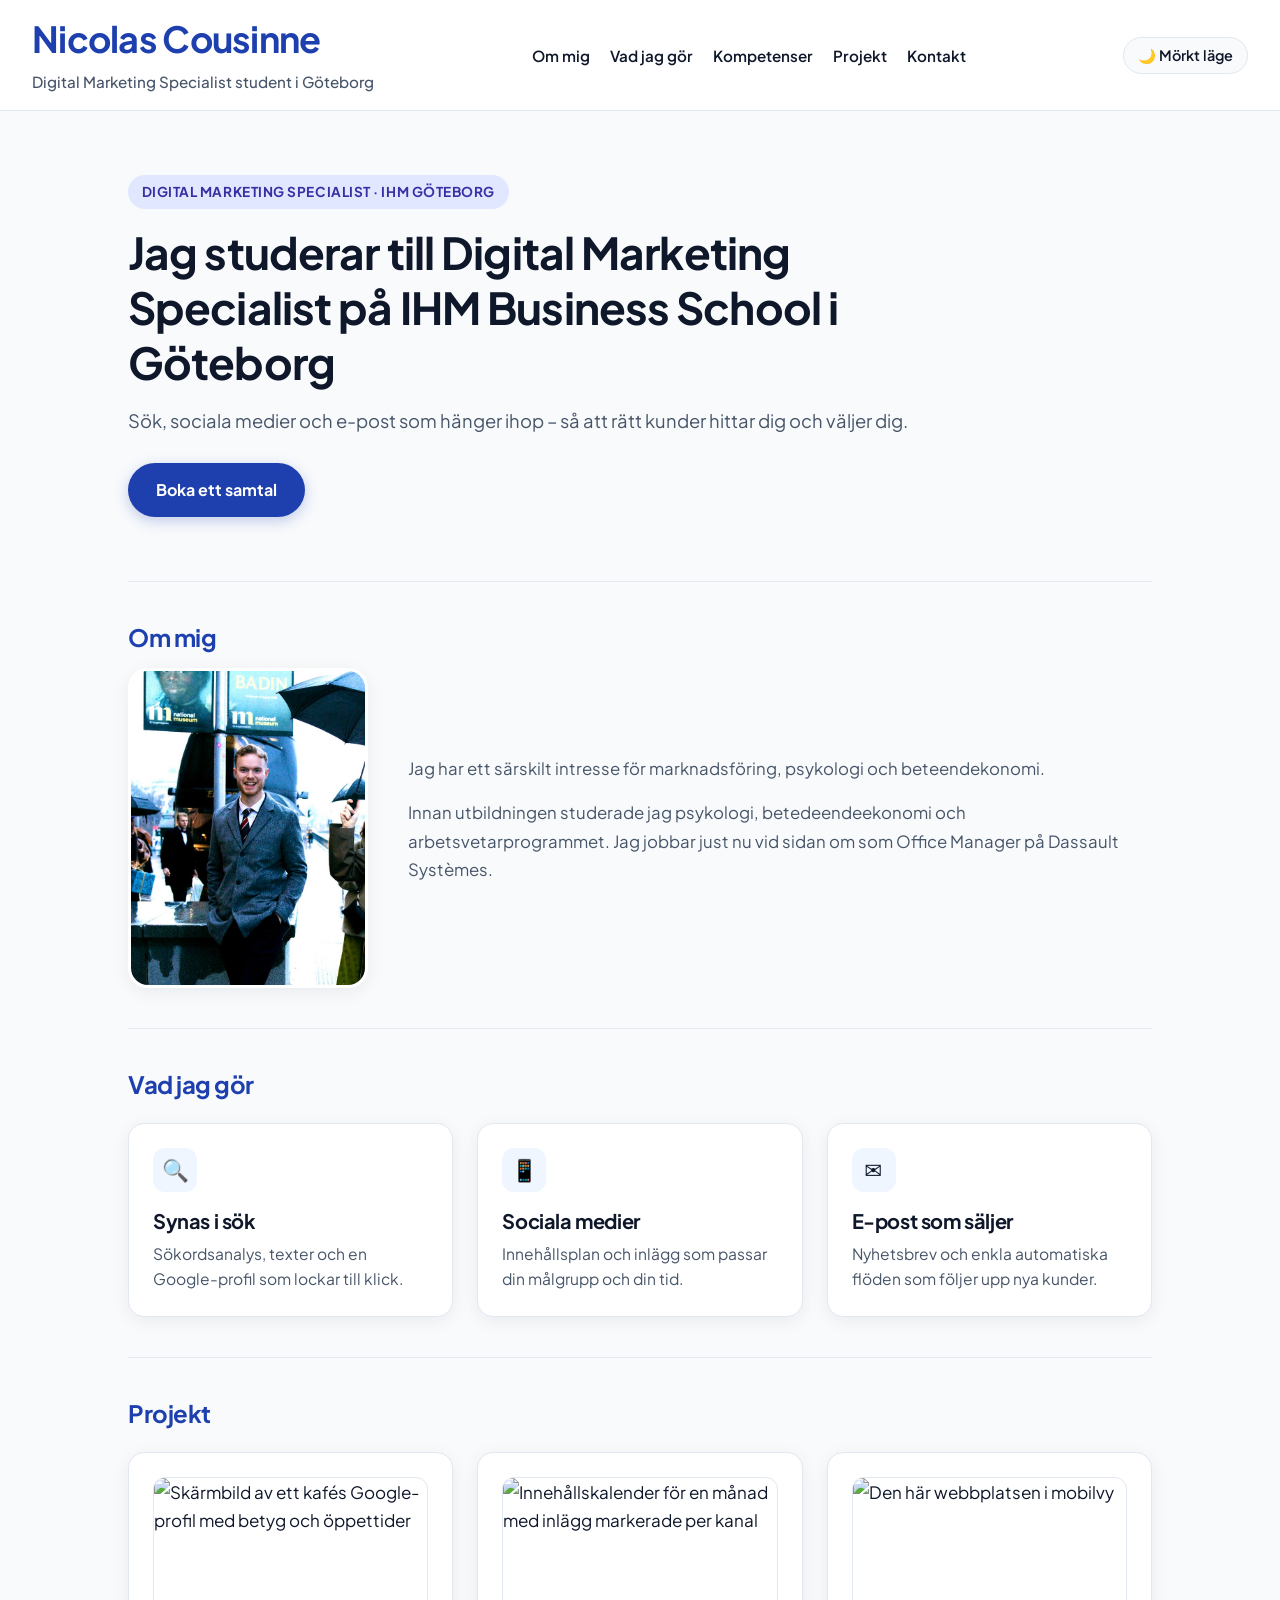
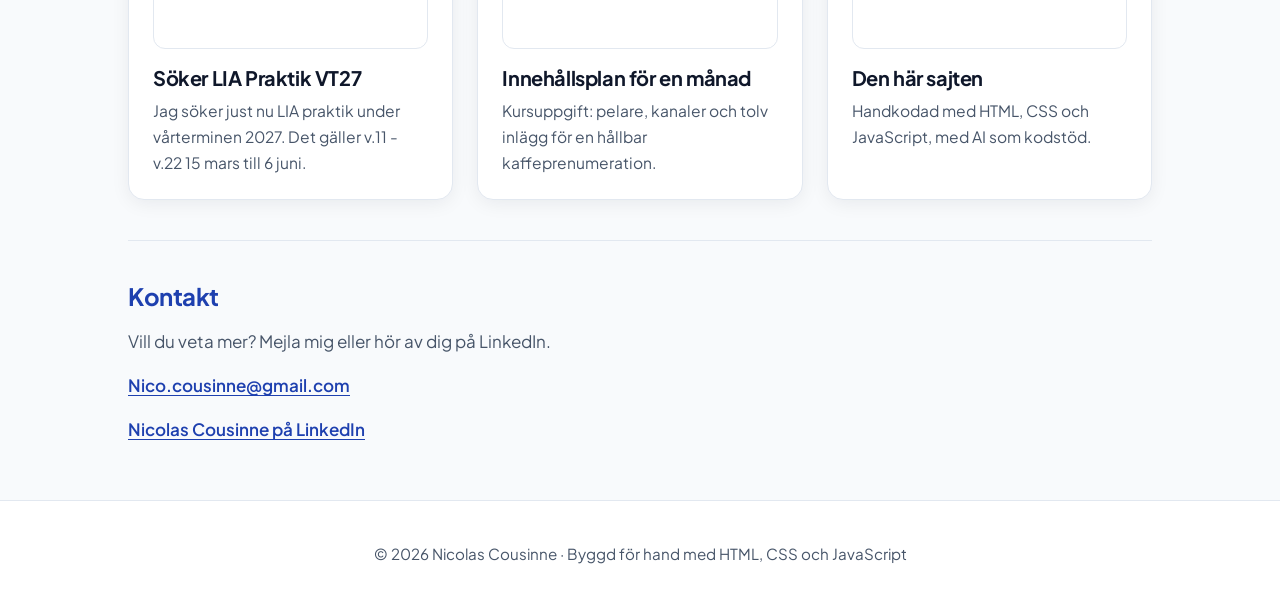
==== IHM Nicolas Cousinne/img/index.html @ e220a27b "Add files via upload" ====
<!DOCTYPE html>
<html lang="sv">

<head>
    <meta charset="UTF-8">
    <meta name="viewport" content="width=device-width, initial-scale=1.0">
    <title>Nicolas Cousinne · Digital Marketing Specialist</title>
    <!-- Google Fonts: Plus Jakarta Sans för modern och professionell typografi -->
    <link rel="preconnect" href="https://fonts.googleapis.com">
    <link rel="preconnect" href="https://fonts.gstatic.com" crossorigin>
    <link href="https://fonts.googleapis.com/css2?family=Plus+Jakarta+Sans:wght@400;500;600;700;800&display=swap"
        rel="stylesheet">
    <link rel="stylesheet" href="style.css">
</head>

<body>
    <header class="sidhuvud">
        <div class="sidhuvud-branding">
            <h1>Nicolas Cousinne</h1>
            <p class="roll">Digital Marketing Specialist student i Göteborg</p>
        </div>
        <nav aria-label="Huvudmeny">
            <ul>
                <li><a href="#om">Om mig</a></li>
                <li><a href="#tjanster">Vad jag gör</a></li>
                <li><a href="#kompetenser">Kompetenser</a></li>
                <li><a href="#projekt">Projekt</a></li>
                <li><a href="#kontakt">Kontakt</a></li>
            </ul>
        </nav>
        <button id="tema" class="tema-knapp" type="button" aria-label="Växla till mörkt läge">
            🌙 Mörkt läge
        </button>
    </header>

    <main>
        <section class="hero">
            <div class="hero-badge">Digital Marketing Specialist · IHM Göteborg</div>
            <h2>Jag studerar till Digital Marketing Specialist på IHM Business School i Göteborg</h2>
            <p>Sök, sociala medier och e-post som hänger ihop – så att rätt kunder hittar dig och väljer dig.</p>
            <a href="#kontakt" class="knapp">Boka ett samtal</a>
        </section>

        <section id="om">
            <h2>Om mig</h2>
            <div class="om-innehall">
                <img src="profil-nicolas.jpeg" alt="Nicolas Cousinne ler mot kameran när han går upp för trappor"
                    class="om-bild" width="280" height="373">
                <div class="om-text">
                    <p>Jag har ett särskilt intresse för marknadsföring, psykologi och beteendekonomi.</p>
                    <p>Innan utbildningen studerade jag psykologi, betedeendeekonomi och arbetsvetarprogrammet. Jag
                        jobbar just
                        nu vid sidan om som Office Manager på Dassault Systèmes.
                    </p>
                </div>
            </div>
        </section>

        <section id="tjanster">
            <h2>Vad jag gör</h2>
            <ul class="rutnat">
                <li class="kort">
                    <div class="kort-ikon" aria-hidden="true">🔍</div>
                    <h3>Synas i sök</h3>
                    <p>Sökordsanalys, texter och en Google-profil som lockar till klick.</p>
                </li>
                <li class="kort">
                    <div class="kort-ikon" aria-hidden="true">📱</div>
                    <h3>Sociala medier</h3>
                    <p>Innehållsplan och inlägg som passar din målgrupp och din tid.</p>
                </li>
                <li class="kort">
                    <div class="kort-ikon" aria-hidden="true">✉️</div>
                    <h3>E-post som säljer</h3>
                    <p>Nyhetsbrev och enkla automatiska flöden som följer upp nya kunder.</p>
                </li>
            </ul>
        </section>

        <section id="projekt">
            <h2>Projekt</h2>
            <div class="rutnat">
                <article class="kort">
                    <img src="img/projekt-1.jpg" alt="Skärmbild av ett kafés Google-profil med betyg och öppettider"
                        width="600" height="400">
                    <h3>Söker LIA Praktik VT27</h3>
                    <p>Jag söker just nu LIA praktik under vårterminen 2027. Det gäller v.11 - v.22 15 mars till 6 juni.
                    </p>
                </article>
                <article class="kort">
                    <img src="img/projekt-2.jpg" alt="Innehållskalender för en månad med inlägg markerade per kanal"
                        width="600" height="400">
                    <h3>Innehållsplan för en månad</h3>
                    <p>Kursuppgift: pelare, kanaler och tolv inlägg för en hållbar kaffeprenumeration.</p>
                </article>
                <article class="kort">
                    <img src="img/projekt-3.jpg" alt="Den här webbplatsen i mobilvy" width="600" height="400">
                    <h3>Den här sajten</h3>
                    <p>Handkodad med HTML, CSS och JavaScript, med AI som kodstöd.</p>
                </article>
            </div>
        </section>

        <section id="kontakt">
            <h2>Kontakt</h2>
            <p>Vill du veta mer? Mejla mig eller hör av dig på LinkedIn.</p>
            <p><a href="mailto:Nico.cousinne@gmail.com">Nico.cousinne@gmail.com</a></p>
            <p><a href="https://www.linkedin.com/in/nicolas-cousinne-8398451b2/?lipi=urn%3Ali%3Apage%3Ad_flagship3_profile_view_base_contact_details%3BxeozzIzlSh2UUmeXI5rTnw%3D%3D"
                    target="_blank" rel="noopener">Nicolas Cousinne på LinkedIn</a></p>
        </section>
    </main>

    <footer>
        <p>© 2026 Nicolas Cousinne · Byggd för hand med HTML, CSS och JavaScript</p>
    </footer>

    <script src="script.js"></script>
</body>

</html>
---- IHM Nicolas Cousinne/img/style.css ----
/* ==========================================================================
   1 · Box-modellen: bredden gäller hela lådan (inklusive padding och border)
   ========================================================================== */
*,
*::before,
*::after {
    box-sizing: border-box;
}

/* ==========================================================================
   2 · Varumärket som variabler (Färger, typografi och mått för ljust läge)
   ========================================================================== */
:root {
    /* Färger – Ljust läge (Alla färger uppfyller WCAG AA med minst 4,5:1 kontrast) */
    --text: #0f172a;               /* Djup skifferblå för rubriker och skarp brödtext (kontrast > 15:1) */
    --text-dampad: #475569;        /* Mjukare sekundärtext för beskrivningar (kontrast 5,9:1) */
    --yta: #f8fafc;                /* Bakgrund: mjuk, modern off-white */
    --yta-2: #ffffff;              /* Bakgrund för kort, sidhuvud och vitriner */
    --yta-accent: #eff6ff;         /* Ljusblå bakgrund för ikoner och badges */
    --primar: #1e40af;             /* Djup marinblå: signalerar trovärdighet och expertis */
    --primar-hover: #1d4ed8;       /* Något ljusare blå vid muspekare */
    --accent: #1e40af;             /* Accentfärg för primära knappar */
    --accent-hover: #1d4ed8;       /* Hover-färg för knappar */
    --accent-text: #ffffff;        /* Vit text på accentknapp (kontrast 8,4:1) */
    --badge-bg: #e0e7ff;           /* Bakgrund för utbildnings-badge */
    --badge-text: #3730a3;         /* Textfärg för badge (kontrast 7,5:1) */
    --kant: #e2e8f0;               /* Diskret linjefärg för ramar och avgränsare */
    --fokus: #2563eb;              /* Tydlig fokusram för tangentbordsnavigering */
    --skugga: 0 4px 20px -2px rgba(15, 23, 42, 0.08); /* Mjuk skugga för djup */
    --skugga-hover: 0 12px 30px -4px rgba(15, 23, 42, 0.14); /* Skugga när muspekaren hålls över */

    /* Typografi och avstånd */
    --font-huvud: "Plus Jakarta Sans", system-ui, -apple-system, sans-serif;
    --luft: 1rem;                  /* Grundmått för avstånd och marginaler */
    --radie: 16px;                 /* Rundning på kort och bilder */
    --radie-knapp: 9999px;         /* Helt rundade hörn på knappar */
}

/* ==========================================================================
   3 · Grundstil (Mobil-först: typsnitt, textflöde och responsiva bilder)
   ========================================================================== */
html {
    scroll-behavior: smooth;
}

body {
    margin: 0;
    font-family: var(--font-huvud);
    font-size: 1.0625rem;
    line-height: 1.65;
    color: var(--text);
    background-color: var(--yta);
    overflow-x: hidden;
    transition: background-color 0.3s ease, color 0.3s ease;
}

h1,
h2,
h3 {
    font-family: var(--font-huvud);
    color: var(--primar);
    line-height: 1.25;
    letter-spacing: -0.02em;
    font-weight: 700;
    margin-top: 0;
}

h1 {
    font-size: 1.75rem;
    margin-bottom: 0.25rem;
}

h2 {
    font-size: 1.5rem;
    margin-bottom: 1rem;
}

h3 {
    font-size: 1.25rem;
    margin-bottom: 0.5rem;
}

p {
    max-width: 65ch;
    margin-top: 0;
    margin-bottom: 1rem;
    color: var(--text-dampad);
}

a {
    color: var(--primar);
    text-underline-offset: 3px;
    transition: color 0.2s ease;
}

a:hover {
    color: var(--primar-hover);
}

img {
    max-width: 100%;
    height: auto;
    display: block;
    border-radius: var(--radie);
}

/* ==========================================================================
   4 · Sidhuvud och meny (Mobilversion med ren navigation och temaknapp)
   ========================================================================== */
.sidhuvud {
    display: flex;
    flex-direction: column;
    gap: var(--luft);
    padding: var(--luft);
    background: var(--yta-2);
    border-bottom: 1px solid var(--kant);
    position: sticky;
    top: 0;
    z-index: 100;
    transition: background-color 0.3s ease, border-color 0.3s ease;
}

.sidhuvud-branding {
    display: flex;
    flex-direction: column;
    gap: 0.25rem;
}

.roll {
    margin: 0;
    font-size: 0.95rem;
    font-weight: 500;
    color: var(--text-dampad);
}

nav ul {
    display: flex;
    flex-wrap: wrap;
    gap: 0.75rem calc(var(--luft) * 1.25);
    list-style: none;
    margin: 0;
    padding: 0;
}

nav a {
    font-weight: 600;
    font-size: 0.95rem;
    text-decoration: none;
    padding: 0.25rem 0;
    color: var(--text);
    position: relative;
}

nav a:hover {
    color: var(--primar);
}

/* Knappen för att byta mellan ljust och mörkt läge */
.tema-knapp {
    align-self: flex-start;
    display: inline-flex;
    align-items: center;
    gap: 0.5rem;
    padding: 0.5rem 0.875rem;
    background: var(--yta);
    color: var(--text);
    border: 1px solid var(--kant);
    border-radius: var(--radie-knapp);
    font-family: inherit;
    font-size: 0.9rem;
    font-weight: 600;
    cursor: pointer;
    transition: background 0.2s ease, border-color 0.2s ease, transform 0.15s ease;
}

.tema-knapp:hover {
    background: var(--yta-accent);
    border-color: var(--primar);
    transform: translateY(-1px);
}

/* ==========================================================================
   5 · Innehållsytan (Huvudinnehåll, Hero-sektion och Om mig)
   ========================================================================== */
main {
    max-width: 68rem;
    margin: 0 auto;
    padding: 0 var(--luft);
}

section {
    padding: calc(var(--luft) * 2.5) 0;
    border-bottom: 1px solid var(--kant);
}

/* Hero-sektionen längst upp */
.hero {
    padding: calc(var(--luft) * 3) 0;
}

.hero-badge {
    display: inline-block;
    padding: 0.35rem 0.85rem;
    background: var(--badge-bg);
    color: var(--badge-text);
    font-size: 0.85rem;
    font-weight: 700;
    text-transform: uppercase;
    letter-spacing: 0.04em;
    border-radius: var(--radie-knapp);
    margin-bottom: 1rem;
}

.hero h2 {
    font-size: 1.85rem;
    line-height: 1.25;
    max-width: 25ch;
    color: var(--text);
}

.hero p {
    font-size: 1.15rem;
    line-height: 1.6;
    margin-bottom: 1.75rem;
}

/* Huvudknappen (Call To Action) */
.knapp {
    display: inline-block;
    padding: 0.85rem 1.75rem;
    background: var(--accent);
    color: var(--accent-text);
    font-weight: 700;
    font-size: 1rem;
    text-decoration: none;
    border-radius: var(--radie-knapp);
    box-shadow: 0 4px 14px rgba(30, 64, 175, 0.25);
    transition: background 0.2s ease, transform 0.2s ease, box-shadow 0.2s ease;
}

.knapp:hover {
    background: var(--accent-hover);
    color: var(--accent-text);
    transform: translateY(-2px);
    box-shadow: 0 6px 20px rgba(30, 64, 175, 0.35);
}

/* Om mig-sektionen */
.om-innehall {
    display: flex;
    flex-direction: column;
    gap: calc(var(--luft) * 1.5);
    margin-top: 1rem;
}

.om-bild {
    width: 100%;
    max-width: 280px;
    aspect-ratio: 3 / 4;
    object-fit: cover;
    object-position: top center;
    border-radius: calc(var(--radie) + 4px);
    box-shadow: var(--skugga);
    border: 3px solid var(--yta-2);
}

.om-text p {
    font-size: 1.05rem;
    line-height: 1.7;
}

/* ==========================================================================
   6 · Kort i ett rutnät (Tjänster och Projekt med svävande kort-effekt)
   ========================================================================== */
.rutnat {
    display: grid;
    grid-template-columns: 1fr;
    gap: calc(var(--luft) * 1.5);
    list-style: none;
    padding: 0;
    margin: 1.5rem 0 0 0;
}

.kort {
    background: var(--yta-2);
    padding: calc(var(--luft) * 1.5);
    border: 1px solid var(--kant);
    border-radius: var(--radie);
    box-shadow: var(--skugga);
    transition: transform 0.25s ease, box-shadow 0.25s ease, border-color 0.25s ease;
    display: flex;
    flex-direction: column;
}

.kort:hover {
    transform: translateY(-4px);
    box-shadow: var(--skugga-hover);
    border-color: var(--primar);
}

.kort-ikon {
    display: inline-flex;
    align-items: center;
    justify-content: center;
    width: 2.75rem;
    height: 2.75rem;
    background: var(--yta-accent);
    border-radius: 12px;
    font-size: 1.35rem;
    margin-bottom: 1rem;
}

.kort h3 {
    margin-top: 0;
    margin-bottom: 0.5rem;
    color: var(--text);
}

.kort p {
    margin-bottom: 0;
    font-size: 0.975rem;
}

/* Projektkort och deras bilder */
.kort img {
    width: 100%;
    aspect-ratio: 16 / 10;
    object-fit: cover;
    border-radius: calc(var(--radie) - 4px);
    margin-bottom: var(--luft);
    border: 1px solid var(--kant);
}

/* Kontaktsektionen */
#kontakt {
    border-bottom: none;
}

#kontakt a {
    font-weight: 600;
}

/* ==========================================================================
   7 · Knappar, fokus och sidfot (Tillgänglighet och tangentbordsnavigering)
   ========================================================================== */
/* Tydlig fokusram när användaren navigerar med tangentbordet (Tab) */
a:focus-visible,
button:focus-visible {
    outline: 3px solid var(--fokus);
    outline-offset: 3px;
    border-radius: 4px;
}

.knapp:focus-visible,
.tema-knapp:focus-visible {
    border-radius: var(--radie-knapp);
}

/* Sidfot */
footer {
    padding: calc(var(--luft) * 2.5) var(--luft);
    text-align: center;
    background: var(--yta-2);
    border-top: 1px solid var(--kant);
    transition: background-color 0.3s ease, border-color 0.3s ease;
}

footer p {
    margin: 0 auto;
    font-size: 0.95rem;
}

/* ==========================================================================
   8 · Större skärmar (Responsiv layout för surfplattor och datorer)
   ========================================================================== */
@media (min-width: 48rem) {
    .sidhuvud {
        flex-direction: row;
        justify-content: space-between;
        align-items: center;
        padding: var(--luft) calc(var(--luft) * 2);
    }

    .tema-knapp {
        align-self: center;
    }

    h1 {
        font-size: 2.25rem;
    }

    .hero h2 {
        font-size: 2.5rem;
    }

    /* Rutnätet får flera kolumner när det finns plats */
    .rutnat {
        grid-template-columns: repeat(auto-fit, minmax(280px, 1fr));
    }

    /* Om mig visas sida vid sida med bild och text */
    .om-innehall {
        flex-direction: row;
        align-items: center;
        gap: calc(var(--luft) * 2.5);
    }

    .om-bild {
        max-width: 240px;
        flex-shrink: 0;
    }
}

@media (min-width: 64rem) {
    main {
        padding: 0 calc(var(--luft) * 2);
    }

    .hero {
        padding: calc(var(--luft) * 4) 0;
    }

    .hero h2 {
        font-size: 2.75rem;
    }
}

/* ==========================================================================
   9 · Mörkt läge (body.morkt tilldelar nya kontraststarka värden till variablerna)
   ========================================================================== */
body.morkt {
    /* Färger – Mörkt läge (Alla färger uppfyller WCAG AA med minst 4,5:1 kontrast) */
    --text: #f8fafc;               /* Krispig vit för rubriker och skarp text (kontrast > 15:1) */
    --text-dampad: #cbd5e1;        /* Mjuk ljusgrå för brödtext (kontrast > 9:1 mot mörk bakgrund) */
    --yta: #090d16;                /* Djup midnattsblå bakgrund */
    --yta-2: #131b2e;              /* Mörk skifferyta för kort, sidhuvud och sidfot */
    --yta-accent: #1e293b;         /* Mörkgrå/blå yta för ikoner och badges */
    --primar: #60a5fa;             /* Ljus himmelsblå: utmärkt läsbarhet i mörkt läge */
    --primar-hover: #93c5fd;       /* Ännu ljusare blå vid hover */
    --accent: #3b82f6;             /* Klarblå knapp */
    --accent-hover: #60a5fa;
    --accent-text: #090d16;        /* Mörk text på ljus knapp för hög kontrast (7,8:1) */
    --badge-bg: rgba(96, 165, 250, 0.15); /* Halvtransparent blå badge-bakgrund */
    --badge-text: #93c5fd;         /* Ljusblå text på badge (kontrast > 10:1) */
    --kant: #1e293b;               /* Diskret mörk linjefärg */
    --fokus: #60a5fa;              /* Tydlig ljusblå fokusram i mörkt läge */
    --skugga: 0 4px 20px -2px rgba(0, 0, 0, 0.5); /* Djupare skuggor i mörkt läge */
    --skugga-hover: 0 12px 30px -4px rgba(0, 0, 0, 0.7);
}
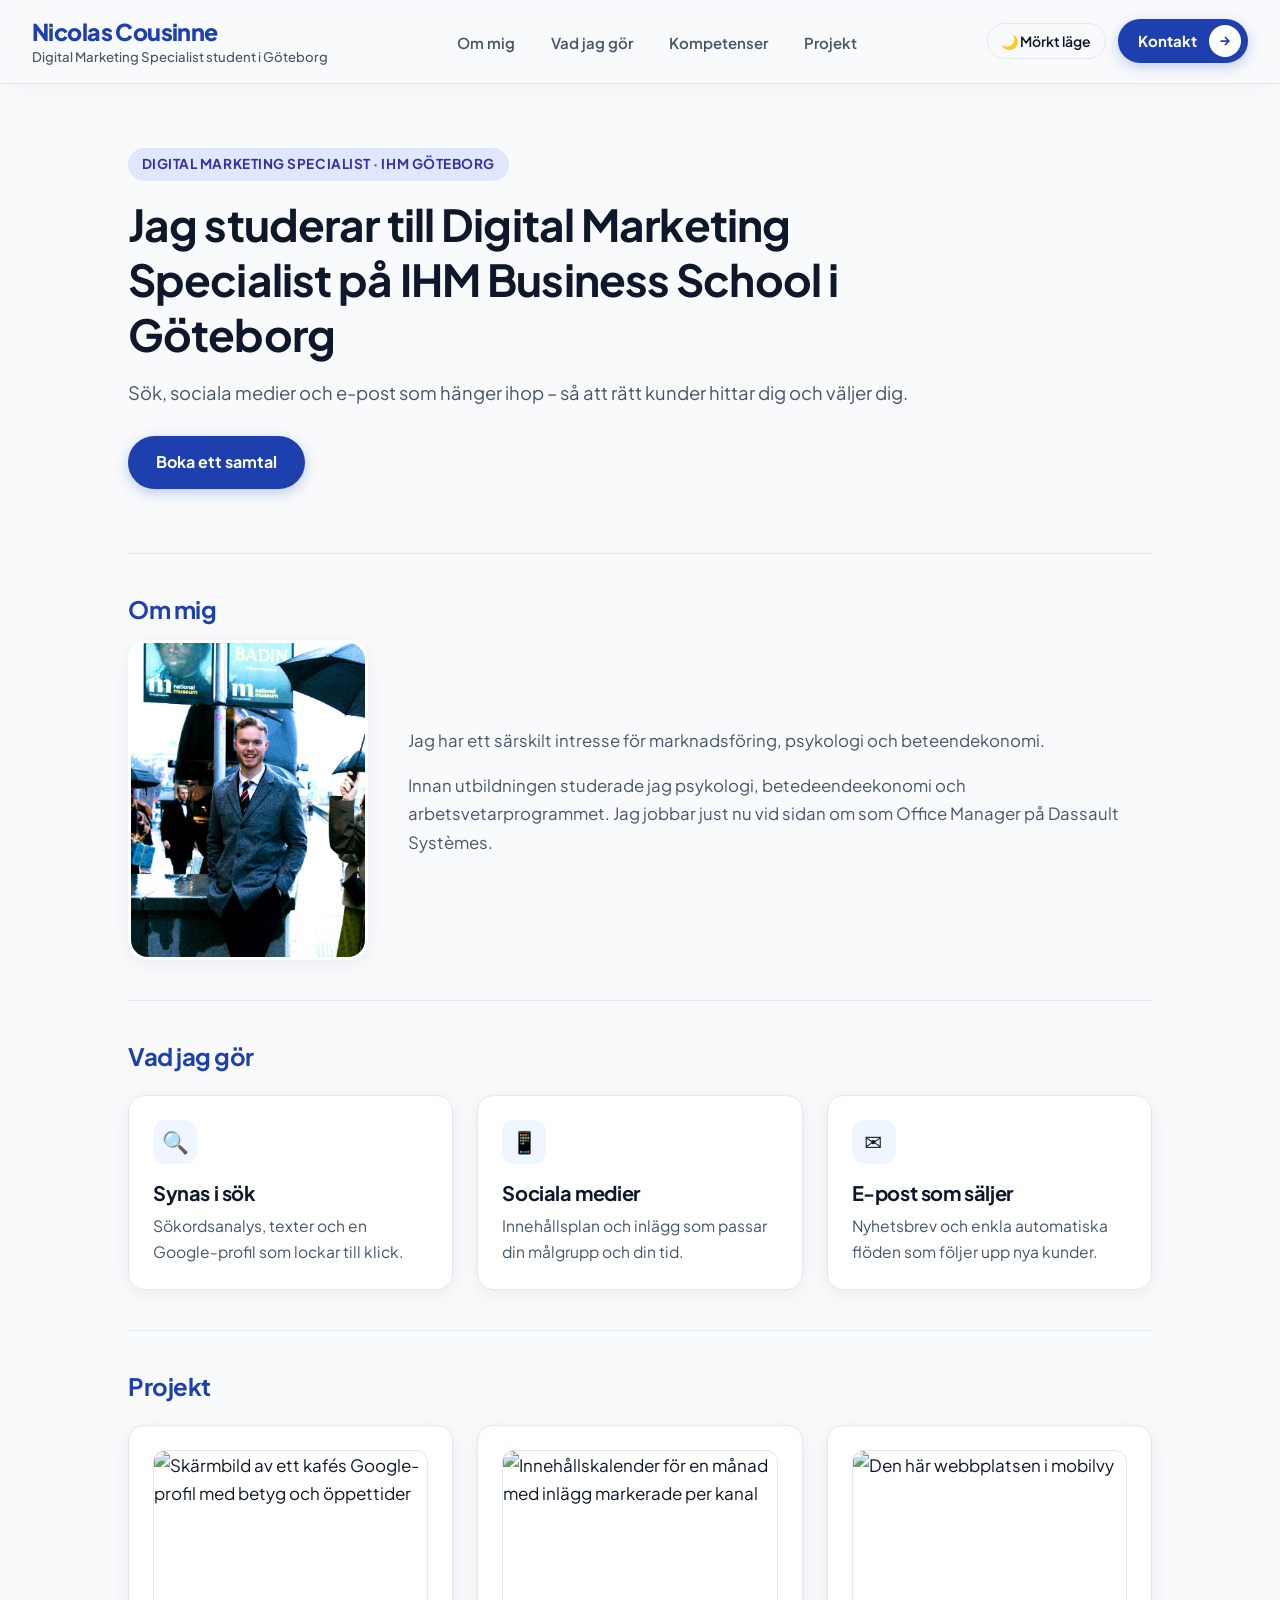
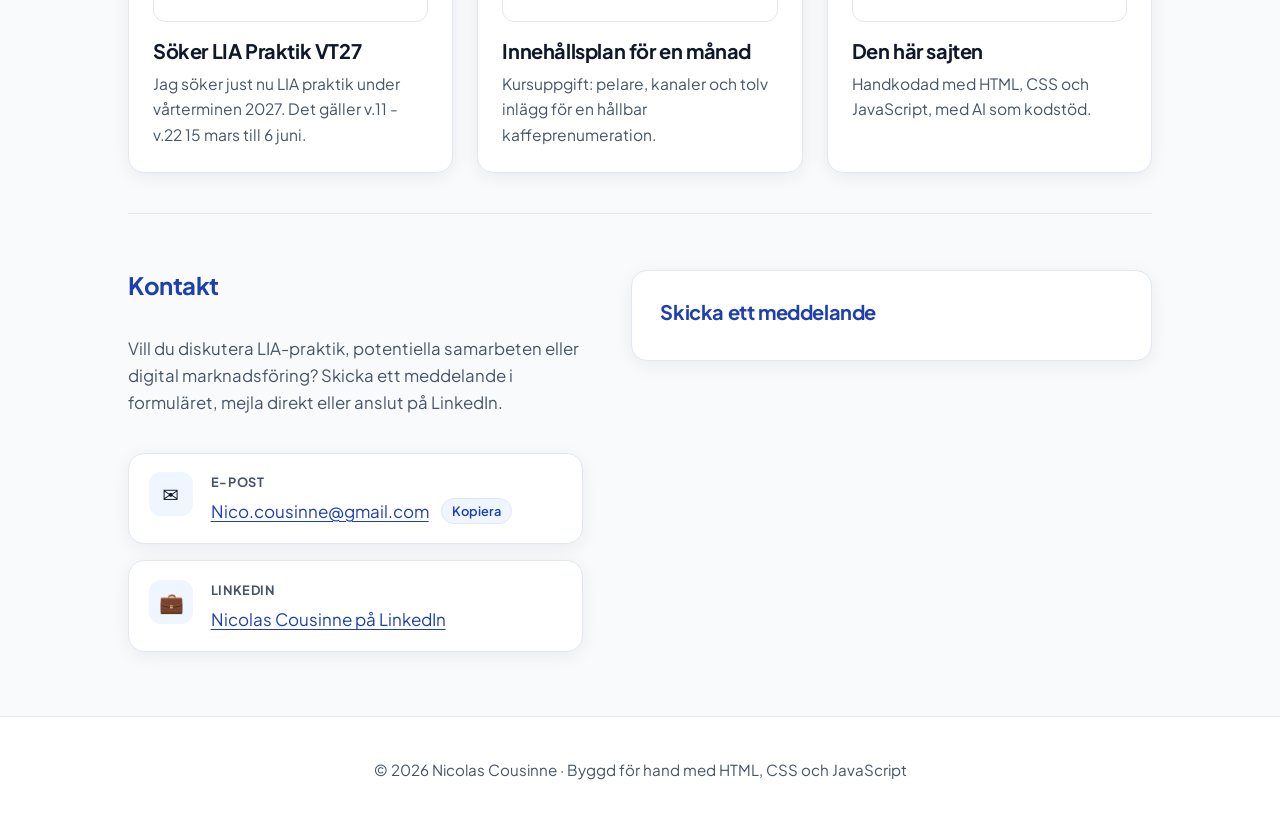
==== commit fbdf049b: "Update personal brand website" ====
--- a/IHM Nicolas Cousinne/img/index.html
+++ b/IHM Nicolas Cousinne/img/index.html
@@ -11,26 +11,52 @@
     <link href="https://fonts.googleapis.com/css2?family=Plus+Jakarta+Sans:wght@400;500;600;700;800&display=swap"
         rel="stylesheet">
     <link rel="stylesheet" href="style.css">
+    <!-- Google Tag Manager -->
+    <script>(function (w, d, s, l, i) {
+            w[l] = w[l] || []; w[l].push({
+                'gtm.start':
+                    new Date().getTime(), event: 'gtm.js'
+            }); var f = d.getElementsByTagName(s)[0],
+                j = d.createElement(s), dl = l != 'dataLayer' ? '&l=' + l : ''; j.async = true; j.src =
+                    'https://www.googletagmanager.com/gtm.js?id=' + i + dl; f.parentNode.insertBefore(j, f);
+        })(window, document, 'script', 'dataLayer', 'GTM-KZBJGVN3');</script>
+    <!-- End Google Tag Manager -->
 </head>
 
 <body>
+    <!-- Google Tag Manager (noscript) -->
+    <noscript><iframe src="https://www.googletagmanager.com/ns.html?id=GTM-KZBJGVN3" height="0" width="0"
+            style="display:none;visibility:hidden"></iframe></noscript>
+    <!-- End Google Tag Manager (noscript) -->
     <header class="sidhuvud">
-        <div class="sidhuvud-branding">
-            <h1>Nicolas Cousinne</h1>
-            <p class="roll">Digital Marketing Specialist student i Göteborg</p>
+        <div class="sidhuvud-container">
+            <div class="sidhuvud-branding">
+                <h1>Nicolas Cousinne</h1>
+                <p class="roll">Digital Marketing Specialist student i Göteborg</p>
+            </div>
+            <nav aria-label="Huvudmeny" class="sidhuvud-nav">
+                <ul class="nav-lankar">
+                    <li><a href="#om">Om mig</a></li>
+                    <li><a href="#tjanster">Vad jag gör</a></li>
+                    <li><a href="#kompetenser">Kompetenser</a></li>
+                    <li><a href="#projekt">Projekt</a></li>
+                    <li class="nav-lank-kontakt"><a href="#kontakt">Kontakt</a></li>
+                </ul>
+            </nav>
+            <div class="sidhuvud-actions">
+                <button id="tema" class="tema-knapp" type="button" aria-label="Växla till mörkt läge">
+                    🌙 Mörkt läge
+                </button>
+                <a href="#kontakt" class="sidhuvud-cta">
+                    <span>Kontakt</span>
+                    <span class="sidhuvud-cta-ikon" aria-hidden="true">
+                        <svg width="15" height="15" viewBox="0 0 16 16" fill="none" xmlns="http://www.w3.org/2000/svg">
+                            <path d="M3.5 8H12.5M12.5 8L8.5 4M12.5 8L8.5 12" stroke="currentColor" stroke-width="2" stroke-linecap="round" stroke-linejoin="round"/>
+                        </svg>
+                    </span>
+                </a>
+            </div>
         </div>
-        <nav aria-label="Huvudmeny">
-            <ul>
-                <li><a href="#om">Om mig</a></li>
-                <li><a href="#tjanster">Vad jag gör</a></li>
-                <li><a href="#kompetenser">Kompetenser</a></li>
-                <li><a href="#projekt">Projekt</a></li>
-                <li><a href="#kontakt">Kontakt</a></li>
-            </ul>
-        </nav>
-        <button id="tema" class="tema-knapp" type="button" aria-label="Växla till mörkt läge">
-            🌙 Mörkt läge
-        </button>
     </header>
 
     <main>
@@ -102,11 +128,41 @@
         </section>
 
         <section id="kontakt">
-            <h2>Kontakt</h2>
-            <p>Vill du veta mer? Mejla mig eller hör av dig på LinkedIn.</p>
-            <p><a href="mailto:Nico.cousinne@gmail.com">Nico.cousinne@gmail.com</a></p>
-            <p><a href="https://www.linkedin.com/in/nicolas-cousinne-8398451b2/?lipi=urn%3Ali%3Apage%3Ad_flagship3_profile_view_base_contact_details%3BxeozzIzlSh2UUmeXI5rTnw%3D%3D"
-                    target="_blank" rel="noopener">Nicolas Cousinne på LinkedIn</a></p>
+            <div class="kontakt-container">
+                <div class="kontakt-info">
+                    <h2>Kontakt</h2>
+                    <p>Vill du diskutera LIA-praktik, potentiella samarbeten eller digital marknadsföring? Skicka ett meddelande i formuläret, mejla direkt eller anslut på LinkedIn.</p>
+                    
+                    <div class="kontakt-metoder">
+                        <div class="kontakt-metod-kort">
+                            <span class="kontakt-metod-ikon" aria-hidden="true">✉️</span>
+                            <div class="kontakt-metod-detalj">
+                                <span class="kontakt-metod-titel">E-post</span>
+                                <div class="kontakt-epost-rad">
+                                    <a href="mailto:Nico.cousinne@gmail.com">Nico.cousinne@gmail.com</a>
+                                    <button id="kopiera" type="button" class="kopiera-knapp" aria-label="Kopiera e-postadress">Kopiera</button>
+                                </div>
+                            </div>
+                        </div>
+
+                        <div class="kontakt-metod-kort">
+                            <span class="kontakt-metod-ikon" aria-hidden="true">💼</span>
+                            <div class="kontakt-metod-detalj">
+                                <span class="kontakt-metod-titel">LinkedIn</span>
+                                <div>
+                                    <a href="https://www.linkedin.com/in/nicolas-cousinne-8398451b2/?lipi=urn%3Ali%3Apage%3Ad_flagship3_profile_view_base_contact_details%3BxeozzIzlSh2UUmeXI5rTnw%3D%3D"
+                                        target="_blank" rel="noopener">Nicolas Cousinne på LinkedIn</a>
+                                </div>
+                            </div>
+                        </div>
+                    </div>
+                </div>
+
+                <div class="kontakt-formular-yta">
+                    <h3>Skicka ett meddelande</h3>
+                    <div id="hubspot-kontaktformular"></div>
+                </div>
+            </div>
         </section>
     </main>
 
@@ -114,7 +170,16 @@
         <p>© 2026 Nicolas Cousinne · Byggd för hand med HTML, CSS och JavaScript</p>
     </footer>
 
+    <script src="https://js-eu1.hsforms.net/forms/embed/v2.js" charset="utf-8"></script>
+    <script>
+        hbspt.forms.create({
+            region: "eu1",
+            portalId: "149565901",
+            formId: "0b911bed-76be-4155-a358-f416e55a927c",
+            target: "#hubspot-kontaktformular"
+        });
+    </script>
     <script src="script.js"></script>
 </body>
 
-</html>+</html>
--- a/IHM Nicolas Cousinne/img/style.css
+++ b/IHM Nicolas Cousinne/img/style.css
@@ -105,78 +105,217 @@
 }
 
 /* ==========================================================================
-   4 · Sidhuvud och meny (Mobilversion med ren navigation och temaknapp)
+   4 · Sidhuvud och meny (Modern layout med luft, transparens & kapsel-CTA)
    ========================================================================== */
 .sidhuvud {
-    display: flex;
-    flex-direction: column;
-    gap: var(--luft);
-    padding: var(--luft);
-    background: var(--yta-2);
-    border-bottom: 1px solid var(--kant);
     position: sticky;
     top: 0;
     z-index: 100;
-    transition: background-color 0.3s ease, border-color 0.3s ease;
-}
-
+    background-color: rgba(248, 250, 252, 0.85);
+    -webkit-backdrop-filter: blur(16px) saturate(180%);
+    backdrop-filter: blur(16px) saturate(180%);
+    border-bottom: 1px solid var(--kant);
+    padding: 0.875rem var(--luft);
+    box-shadow: 0 4px 20px -2px rgba(15, 23, 42, 0.04);
+    transition: background-color 0.3s ease, border-color 0.3s ease, box-shadow 0.3s ease;
+}
+
+body.morkt .sidhuvud {
+    background-color: rgba(9, 13, 22, 0.85);
+    border-bottom-color: var(--kant);
+    box-shadow: 0 4px 20px -2px rgba(0, 0, 0, 0.45);
+}
+
+.sidhuvud-container {
+    max-width: 76rem;
+    margin: 0 auto;
+    width: 100%;
+    display: flex;
+    align-items: center;
+    justify-content: space-between;
+    gap: var(--luft);
+}
+
+/* 4.1 · Logotyp och branding till vänster */
 .sidhuvud-branding {
     display: flex;
     flex-direction: column;
-    gap: 0.25rem;
-}
-
-.roll {
+    gap: 0.15rem;
+    flex-shrink: 0;
+}
+
+.sidhuvud-branding h1 {
+    font-size: 1.35rem;
+    line-height: 1.2;
     margin: 0;
-    font-size: 0.95rem;
+    font-weight: 800;
+    letter-spacing: -0.025em;
+    color: var(--primar);
+    transition: color 0.3s ease;
+}
+
+.sidhuvud-branding .roll {
+    margin: 0;
+    font-size: 0.825rem;
     font-weight: 500;
     color: var(--text-dampad);
-}
-
-nav ul {
-    display: flex;
-    flex-wrap: wrap;
-    gap: 0.75rem calc(var(--luft) * 1.25);
+    line-height: 1.3;
+}
+
+/* 4.2 · Centrerade navigationslänkar */
+.sidhuvud-nav {
+    display: flex;
+    align-items: center;
+    justify-content: center;
+}
+
+.nav-lankar {
+    display: flex;
+    align-items: center;
     list-style: none;
     margin: 0;
     padding: 0;
-}
-
-nav a {
+    gap: 0.5rem 1.75rem;
+}
+
+.nav-lankar a {
     font-weight: 600;
-    font-size: 0.95rem;
+    font-size: 0.9375rem;
     text-decoration: none;
-    padding: 0.25rem 0;
-    color: var(--text);
+    padding: 0.35rem 0.25rem;
+    color: var(--text-dampad);
     position: relative;
-}
-
-nav a:hover {
+    transition: color 0.2s ease;
+}
+
+.nav-lankar a:hover {
     color: var(--primar);
 }
 
-/* Knappen för att byta mellan ljust och mörkt läge */
+/* Subtil understrykning som glider ut vid hovring */
+.nav-lankar a::after {
+    content: "";
+    position: absolute;
+    bottom: -2px;
+    left: 50%;
+    width: 0;
+    height: 2px;
+    background-color: var(--primar);
+    border-radius: 9999px;
+    transition: width 0.25s cubic-bezier(0.16, 1, 0.3, 1), left 0.25s cubic-bezier(0.16, 1, 0.3, 1);
+}
+
+.nav-lankar a:hover::after,
+.nav-lankar a:focus-visible::after {
+    width: 100%;
+    left: 0;
+}
+
+/* 4.3 · Högersektion med tema-knapp och kapselformad primär CTA */
+.sidhuvud-actions {
+    display: inline-flex;
+    align-items: center;
+    gap: 0.75rem;
+    flex-shrink: 0;
+}
+
 .tema-knapp {
-    align-self: flex-start;
     display: inline-flex;
     align-items: center;
-    gap: 0.5rem;
-    padding: 0.5rem 0.875rem;
+    gap: 0.4rem;
+    padding: 0.5rem 0.85rem;
     background: var(--yta);
     color: var(--text);
     border: 1px solid var(--kant);
     border-radius: var(--radie-knapp);
     font-family: inherit;
-    font-size: 0.9rem;
+    font-size: 0.875rem;
     font-weight: 600;
     cursor: pointer;
-    transition: background 0.2s ease, border-color 0.2s ease, transform 0.15s ease;
+    white-space: nowrap;
+    transition: background-color 0.2s ease, border-color 0.2s ease, transform 0.15s ease, color 0.2s ease;
 }
 
 .tema-knapp:hover {
     background: var(--yta-accent);
     border-color: var(--primar);
     transform: translateY(-1px);
+}
+
+/* Primär CTA-knapp (kapselformad pill-shape med cirkulär pil) */
+.sidhuvud-cta {
+    display: inline-flex;
+    align-items: center;
+    gap: 0.75rem;
+    padding: 0.375rem 0.45rem 0.375rem 1.25rem;
+    background-color: var(--primar);
+    color: var(--accent-text);
+    font-size: 0.9375rem;
+    font-weight: 700;
+    text-decoration: none;
+    border-radius: var(--radie-knapp);
+    box-shadow: 0 4px 14px rgba(30, 64, 175, 0.25);
+    transition: background-color 0.25s ease, transform 0.2s cubic-bezier(0.16, 1, 0.3, 1), box-shadow 0.25s ease;
+    white-space: nowrap;
+}
+
+.sidhuvud-cta:hover {
+    background-color: var(--primar-hover);
+    color: var(--accent-text);
+    transform: translateY(-2px);
+    box-shadow: 0 8px 24px rgba(30, 64, 175, 0.35);
+}
+
+.sidhuvud-cta:active {
+    transform: translateY(0);
+}
+
+/* Cirkulär ikon-yta för pilen */
+.sidhuvud-cta-ikon {
+    display: inline-flex;
+    align-items: center;
+    justify-content: center;
+    width: 32px;
+    height: 32px;
+    border-radius: 50%;
+    background-color: #ffffff;
+    color: var(--primar);
+    transition: transform 0.25s cubic-bezier(0.16, 1, 0.3, 1), background-color 0.2s ease, color 0.2s ease;
+    flex-shrink: 0;
+}
+
+.sidhuvud-cta:hover .sidhuvud-cta-ikon {
+    transform: translateX(3px);
+}
+
+.sidhuvud-cta-ikon svg {
+    display: block;
+    width: 14px;
+    height: 14px;
+}
+
+/* Mörkt läge för CTA-knapp och ikon */
+body.morkt .sidhuvud-cta {
+    background-color: var(--accent);
+    color: var(--accent-text);
+    box-shadow: 0 4px 18px rgba(59, 130, 246, 0.35);
+}
+
+body.morkt .sidhuvud-cta:hover {
+    background-color: var(--accent-hover);
+    color: var(--accent-text);
+    box-shadow: 0 8px 26px rgba(59, 130, 246, 0.5);
+}
+
+body.morkt .sidhuvud-cta-ikon {
+    background-color: #090d16;
+    color: #ffffff;
+}
+
+/* Tillgänglighet för knappar */
+.sidhuvud-cta:focus-visible {
+    outline: 2px solid var(--fokus);
+    outline-offset: 3px;
 }
 
 /* ==========================================================================
@@ -331,13 +470,253 @@
     border: 1px solid var(--kant);
 }
 
-/* Kontaktsektionen */
+/* ==========================================================================
+   6 · Kontaktsektion och formulär
+   ========================================================================== */
 #kontakt {
     border-bottom: none;
-}
-
-#kontakt a {
+    padding-bottom: calc(var(--luft) * 4);
+}
+
+.kontakt-container {
+    display: grid;
+    grid-template-columns: 1fr;
+    gap: calc(var(--luft) * 2.5);
+    margin-top: var(--luft);
+}
+
+@media (min-width: 54rem) {
+    .kontakt-container {
+        grid-template-columns: 1.05fr 1.2fr;
+        gap: calc(var(--luft) * 3);
+        align-items: start;
+    }
+}
+
+.kontakt-info {
+    display: flex;
+    flex-direction: column;
+    gap: 1.25rem;
+}
+
+.kontakt-info p {
+    font-size: 1.05rem;
+    line-height: 1.6;
+    margin-bottom: 0.5rem;
+}
+
+.kontakt-metoder {
+    display: flex;
+    flex-direction: column;
+    gap: 1rem;
+    margin-top: 0.5rem;
+}
+
+.kontakt-metod-kort {
+    display: flex;
+    align-items: flex-start;
+    gap: 1.1rem;
+    padding: 1.15rem 1.25rem;
+    background: var(--yta-2);
+    border: 1px solid var(--kant);
+    border-radius: var(--radie);
+    box-shadow: var(--skugga);
+    transition: transform 0.2s ease, border-color 0.2s ease, box-shadow 0.2s ease;
+}
+
+.kontakt-metod-kort:hover {
+    transform: translateY(-2px);
+    border-color: var(--primar);
+    box-shadow: var(--skugga-hover);
+}
+
+.kontakt-metod-ikon {
+    display: inline-flex;
+    align-items: center;
+    justify-content: center;
+    width: 2.75rem;
+    height: 2.75rem;
+    background: var(--yta-accent);
+    border-radius: 12px;
+    font-size: 1.25rem;
+    flex-shrink: 0;
+}
+
+.kontakt-metod-detalj {
+    display: flex;
+    flex-direction: column;
+    gap: 0.25rem;
+}
+
+.kontakt-metod-titel {
+    font-size: 0.8rem;
+    font-weight: 700;
+    text-transform: uppercase;
+    letter-spacing: 0.05em;
+    color: var(--text-dampad);
+}
+
+.kontakt-epost-rad {
+    display: flex;
+    align-items: center;
+    gap: 0.75rem;
+    flex-wrap: wrap;
+}
+
+.kopiera-knapp {
+    display: inline-flex;
+    align-items: center;
+    padding: 0.25rem 0.65rem;
+    font-size: 0.8rem;
     font-weight: 600;
+    font-family: inherit;
+    color: var(--primar);
+    background: var(--yta-accent);
+    border: 1px solid var(--kant);
+    border-radius: var(--radie-knapp);
+    cursor: pointer;
+    transition: background-color 0.2s ease, color 0.2s ease, transform 0.15s ease;
+}
+
+.kopiera-knapp:hover {
+    background: var(--primar);
+    color: #ffffff;
+    transform: translateY(-1px);
+}
+
+/* Formulärets kort */
+.kontakt-formular-yta {
+    background: var(--yta-2);
+    padding: calc(var(--luft) * 1.75);
+    border-radius: var(--radie);
+    border: 1px solid var(--kant);
+    box-shadow: var(--skugga);
+    transition: background-color 0.3s ease, border-color 0.3s ease, box-shadow 0.3s ease;
+}
+
+.kontakt-form {
+    display: flex;
+    flex-direction: column;
+    gap: 1.25rem;
+}
+
+.kontakt-form h3 {
+    font-size: 1.35rem;
+    margin-top: 0;
+    margin-bottom: 0.25rem;
+    color: var(--primar);
+}
+
+.form-grupp {
+    display: flex;
+    flex-direction: column;
+    gap: 0.4rem;
+}
+
+.form-grupp label {
+    font-size: 0.925rem;
+    font-weight: 600;
+    color: var(--text);
+}
+
+.obligatorisk {
+    color: #ef4444;
+}
+
+.form-grupp input,
+.form-grupp textarea {
+    width: 100%;
+    padding: 0.75rem 1rem;
+    font-family: var(--font-huvud);
+    font-size: 0.975rem;
+    color: var(--text);
+    background-color: var(--yta);
+    border: 1px solid var(--kant);
+    border-radius: 10px;
+    box-sizing: border-box;
+    transition: border-color 0.2s ease, background-color 0.2s ease, box-shadow 0.2s ease;
+}
+
+.form-grupp input::placeholder,
+.form-grupp textarea::placeholder {
+    color: var(--text-dampad);
+    opacity: 0.75;
+}
+
+.form-grupp input:focus,
+.form-grupp textarea:focus {
+    outline: none;
+    border-color: var(--primar);
+    background-color: var(--yta-2);
+    box-shadow: 0 0 0 3px rgba(37, 99, 235, 0.18);
+}
+
+body.morkt .form-grupp input:focus,
+body.morkt .form-grupp textarea:focus {
+    box-shadow: 0 0 0 3px rgba(96, 165, 250, 0.25);
+}
+
+.form-grupp textarea {
+    resize: vertical;
+    min-height: 110px;
+}
+
+.kontakt-skicka-knapp {
+    display: inline-flex;
+    align-items: center;
+    justify-content: center;
+    gap: 0.65rem;
+    border: none;
+    cursor: pointer;
+    font-family: inherit;
+    font-size: 1rem;
+    font-weight: 700;
+    align-self: flex-start;
+    padding: 0.85rem 1.85rem;
+}
+
+.kontakt-skicka-knapp .skicka-pil {
+    font-size: 1.15rem;
+    transition: transform 0.2s ease;
+}
+
+.kontakt-skicka-knapp:hover .skicka-pil {
+    transform: translateX(4px);
+}
+
+/* Status- och bekräftelsemeddelande */
+.formular-status {
+    display: none;
+    font-size: 0.9375rem;
+    padding: 0.85rem 1rem;
+    border-radius: 8px;
+    line-height: 1.5;
+}
+
+.formular-status.succé {
+    display: block;
+    background: #ecfdf5;
+    color: #065f46;
+    border: 1px solid #a7f3d0;
+}
+
+.formular-status.fel {
+    display: block;
+    background: #fef2f2;
+    color: #991b1b;
+    border: 1px solid #fecaca;
+}
+
+body.morkt .formular-status.succé {
+    background: rgba(16, 185, 129, 0.15);
+    color: #6ee7b7;
+    border-color: rgba(16, 185, 129, 0.35);
+}
+
+body.morkt .formular-status.fel {
+    background: rgba(239, 68, 68, 0.15);
+    color: #fca5a5;
+    border-color: rgba(239, 68, 68, 0.35);
 }
 
 /* ==========================================================================
@@ -373,16 +752,37 @@
 /* ==========================================================================
    8 · Större skärmar (Responsiv layout för surfplattor och datorer)
    ========================================================================== */
-@media (min-width: 48rem) {
+@media (min-width: 52rem) {
     .sidhuvud {
-        flex-direction: row;
-        justify-content: space-between;
-        align-items: center;
-        padding: var(--luft) calc(var(--luft) * 2);
-    }
-
-    .tema-knapp {
-        align-self: center;
+        padding: 1.1rem calc(var(--luft) * 2);
+    }
+
+    .sidhuvud-container {
+        flex-wrap: nowrap;
+        gap: 2rem;
+    }
+
+    .sidhuvud-branding {
+        flex: 0 0 auto;
+    }
+
+    .sidhuvud-branding h1 {
+        font-size: 1.45rem;
+    }
+
+    .sidhuvud-nav {
+        flex: 1 1 auto;
+        display: flex;
+        justify-content: center;
+    }
+
+    .sidhuvud-actions {
+        flex: 0 0 auto;
+    }
+
+    /* Kontakt visas som primär CTA till höger, döljs i mittlänkarna på större skärmar */
+    .nav-lank-kontakt {
+        display: none;
     }
 
     h1 {
@@ -408,6 +808,65 @@
     .om-bild {
         max-width: 240px;
         flex-shrink: 0;
+    }
+}
+
+/* Mobil- och surfplatteanpassning för sidhuvudet */
+@media (max-width: 51.99rem) {
+    .sidhuvud-container {
+        flex-wrap: wrap;
+        row-gap: 0.85rem;
+    }
+
+    .sidhuvud-branding {
+        flex: 1 1 auto;
+    }
+
+    .sidhuvud-branding h1 {
+        font-size: 1.25rem;
+    }
+
+    .sidhuvud-actions {
+        flex: 0 0 auto;
+    }
+
+    .sidhuvud-nav {
+        width: 100%;
+        order: 3;
+        padding-top: 0.65rem;
+        border-top: 1px solid var(--kant);
+    }
+
+    .nav-lankar {
+        justify-content: center;
+        gap: 0.5rem 1.15rem;
+        flex-wrap: wrap;
+    }
+
+    .nav-lank-kontakt {
+        display: list-item;
+    }
+}
+
+@media (max-width: 32rem) {
+    .sidhuvud-branding {
+        width: 100%;
+        text-align: center;
+    }
+
+    .sidhuvud-actions {
+        width: 100%;
+        justify-content: center;
+    }
+
+    .sidhuvud-cta {
+        padding: 0.35rem 0.4rem 0.35rem 1rem;
+        font-size: 0.875rem;
+    }
+
+    .sidhuvud-cta-ikon {
+        width: 28px;
+        height: 28px;
     }
 }
 
